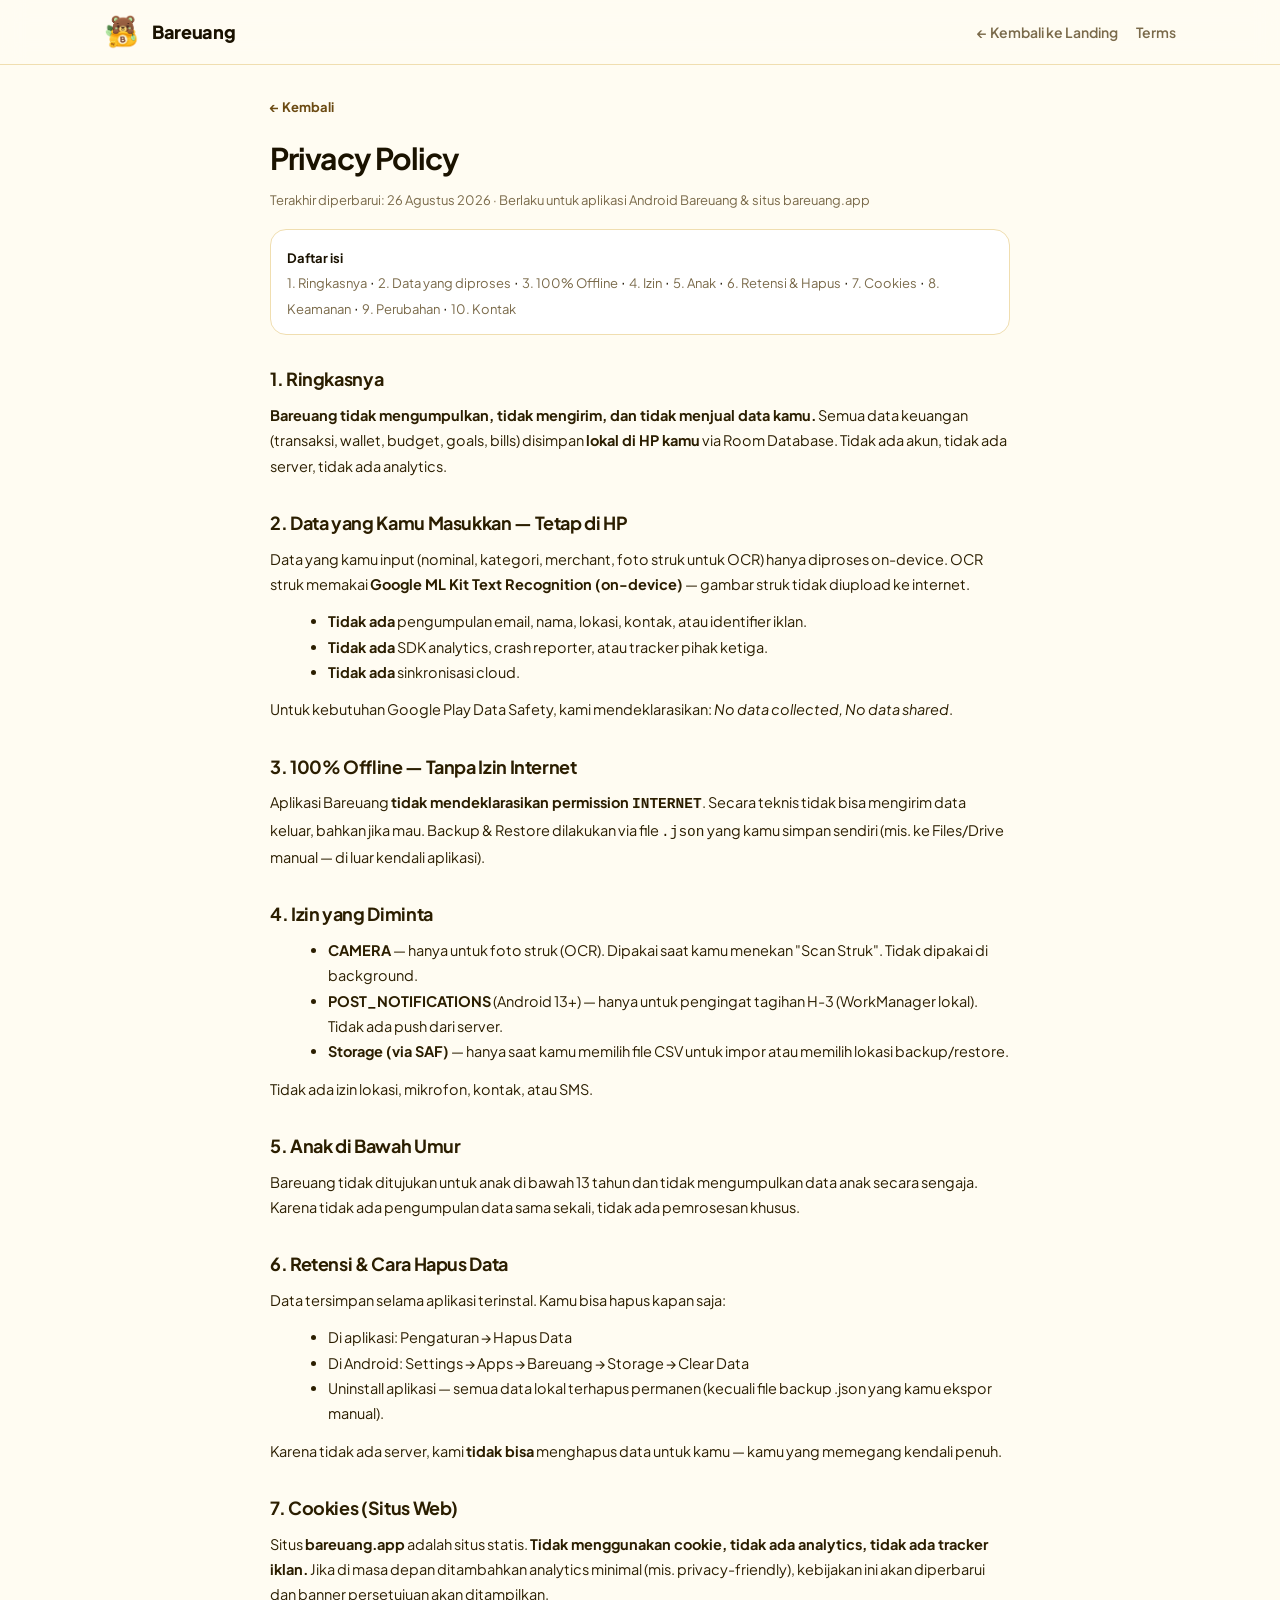
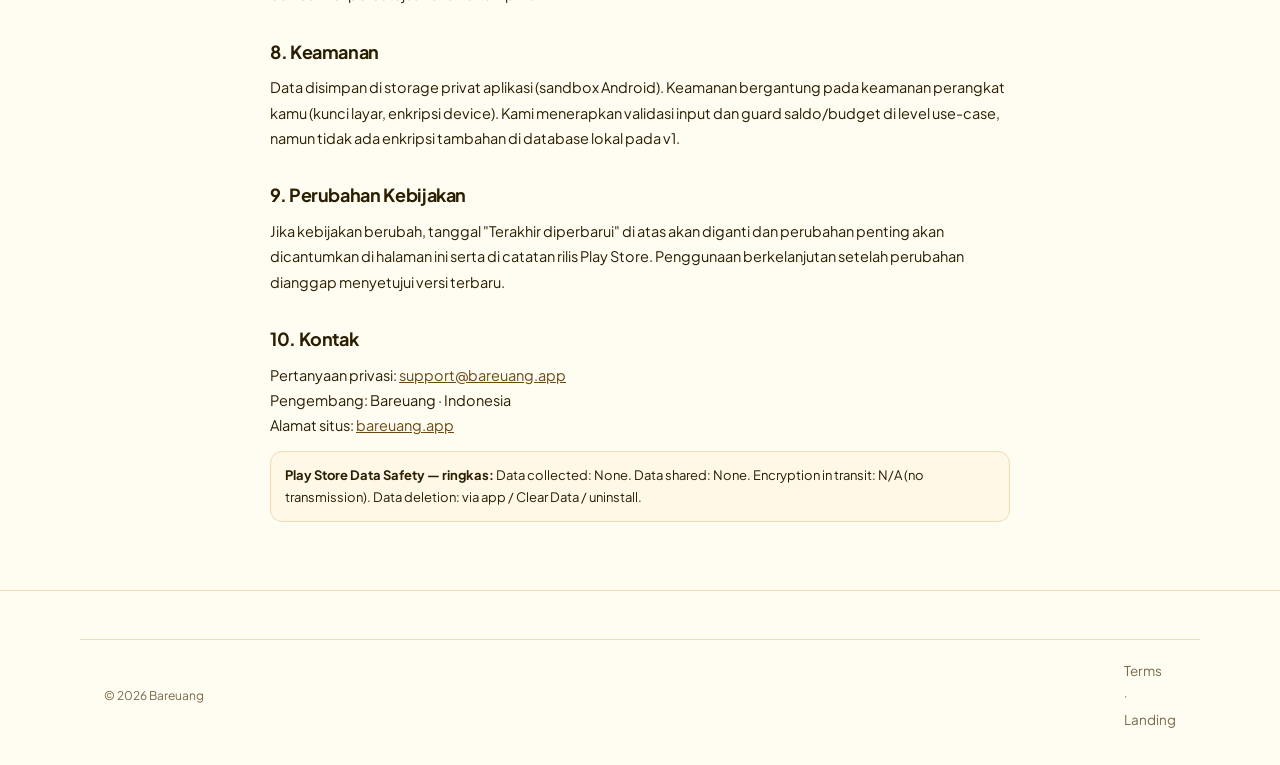
==== web/privacy.html @ d6bab2e4 "feat(web): add static landing, privacy and terms with i18n and SEO" ====
<!doctype html>
<html lang="id">
  <head>
    <meta charset="utf-8" />
    <meta name="viewport" content="width=device-width, initial-scale=1" />
    <title>Privacy Policy — Bareuang</title>
    <meta
      name="description"
      content="Privacy Policy Bareuang — 100% offline, tidak ada data dikirim ke server."
    />
    <meta name="author" content="Bareuang" />
    <meta name="robots" content="index, follow, max-image-preview:large" />
    <meta name="theme-color" content="#3E2A00" />
    <link rel="canonical" href="https://bareuang.app/privacy.html" />
    <meta property="og:type" content="website" />
    <meta property="og:site_name" content="Bareuang" />
    <meta property="og:url" content="https://bareuang.app/privacy.html" />
    <meta property="og:title" content="Privacy Policy — Bareuang" />
    <meta
      property="og:description"
      content="Privacy Policy Bareuang — 100% offline, tidak ada data dikirim ke server."
    />
    <meta
      property="og:image"
      content="https://bareuang.app/assets/play_store_512.png"
    />
    <meta property="og:locale" content="id_ID" />
    <meta name="twitter:card" content="summary" />
    <meta name="twitter:title" content="Privacy Policy — Bareuang" />
    <meta
      name="twitter:description"
      content="Privacy Policy Bareuang — 100% offline, tidak ada data dikirim ke server."
    />
    <link rel="icon" href="assets/logo.png" type="image/png" />
    <link rel="apple-touch-icon" href="assets/logo.png" />
    <link rel="preconnect" href="https://fonts.googleapis.com" />
    <link rel="preconnect" href="https://fonts.gstatic.com" crossorigin />
    <link
      href="https://fonts.googleapis.com/css2?family=Plus+Jakarta+Sans:wght@600;700;800;900&display=swap"
      rel="stylesheet"
    />
    <link rel="stylesheet" href="css/style.css" />
  </head>
  <body>
    <header class="nav">
      <div class="container nav-inner">
        <a class="brand" href="index.html"
          ><img src="assets/logo.png" alt="" /><span>Bareuang</span></a
        >
        <nav class="nav-links" aria-label="Breadcrumb">
          <a href="index.html">← Kembali ke Landing</a
          ><a href="terms.html">Terms</a>
        </nav>
      </div>
    </header>

    <main id="main" class="legal">
      <a class="back" href="index.html">← Kembali</a>
      <h1>Privacy Policy</h1>
      <div class="meta">
        Terakhir diperbarui: 26 Agustus 2026 · Berlaku untuk aplikasi Android
        Bareuang & situs bareuang.app
      </div>

      <div class="toc">
        <strong class="toc-title">Daftar isi</strong><br />
        <a href="#ringkas">1. Ringkasnya</a> ·
        <a href="#data">2. Data yang diproses</a> ·
        <a href="#offline">3. 100% Offline</a> ·
        <a href="#permission">4. Izin</a> · <a href="#anak">5. Anak</a> ·
        <a href="#retensi">6. Retensi & Hapus</a> ·
        <a href="#cookies">7. Cookies</a> ·
        <a href="#keamanan">8. Keamanan</a> ·
        <a href="#perubahan">9. Perubahan</a> · <a href="#kontak">10. Kontak</a>
      </div>

      <div class="prose">
        <h2 id="ringkas">1. Ringkasnya</h2>
        <p>
          <strong
            >Bareuang tidak mengumpulkan, tidak mengirim, dan tidak menjual data
            kamu.</strong
          >
          Semua data keuangan (transaksi, wallet, budget, goals, bills) disimpan
          <strong>lokal di HP kamu</strong> via Room Database. Tidak ada akun,
          tidak ada server, tidak ada analytics.
        </p>

        <h2 id="data">2. Data yang Kamu Masukkan — Tetap di HP</h2>
        <p>
          Data yang kamu input (nominal, kategori, merchant, foto struk untuk
          OCR) hanya diproses on-device. OCR struk memakai
          <strong>Google ML Kit Text Recognition (on-device)</strong> — gambar
          struk tidak diupload ke internet.
        </p>
        <ul>
          <li>
            <strong>Tidak ada</strong> pengumpulan email, nama, lokasi, kontak,
            atau identifier iklan.
          </li>
          <li>
            <strong>Tidak ada</strong> SDK analytics, crash reporter, atau
            tracker pihak ketiga.
          </li>
          <li><strong>Tidak ada</strong> sinkronisasi cloud.</li>
        </ul>
        <p>
          Untuk kebutuhan Google Play Data Safety, kami mendeklarasikan:
          <em>No data collected, No data shared</em>.
        </p>

        <h2 id="offline">3. 100% Offline — Tanpa Izin Internet</h2>
        <p>
          Aplikasi Bareuang
          <strong>tidak mendeklarasikan permission <code>INTERNET</code></strong
          >. Secara teknis tidak bisa mengirim data keluar, bahkan jika mau.
          Backup & Restore dilakukan via file <code>.json</code> yang kamu
          simpan sendiri (mis. ke Files/Drive manual — di luar kendali
          aplikasi).
        </p>

        <h2 id="permission">4. Izin yang Diminta</h2>
        <ul>
          <li>
            <strong>CAMERA</strong> — hanya untuk foto struk (OCR). Dipakai saat
            kamu menekan "Scan Struk". Tidak dipakai di background.
          </li>
          <li>
            <strong>POST_NOTIFICATIONS</strong> (Android 13+) — hanya untuk
            pengingat tagihan H-3 (WorkManager lokal). Tidak ada push dari
            server.
          </li>
          <li>
            <strong>Storage (via SAF)</strong> — hanya saat kamu memilih file
            CSV untuk impor atau memilih lokasi backup/restore.
          </li>
        </ul>
        <p>Tidak ada izin lokasi, mikrofon, kontak, atau SMS.</p>

        <h2 id="anak">5. Anak di Bawah Umur</h2>
        <p>
          Bareuang tidak ditujukan untuk anak di bawah 13 tahun dan tidak
          mengumpulkan data anak secara sengaja. Karena tidak ada pengumpulan
          data sama sekali, tidak ada pemrosesan khusus.
        </p>

        <h2 id="retensi">6. Retensi & Cara Hapus Data</h2>
        <p>
          Data tersimpan selama aplikasi terinstal. Kamu bisa hapus kapan saja:
        </p>
        <ul>
          <li>Di aplikasi: Pengaturan → Hapus Data</li>
          <li>Di Android: Settings → Apps → Bareuang → Storage → Clear Data</li>
          <li>
            Uninstall aplikasi — semua data lokal terhapus permanen (kecuali
            file backup .json yang kamu ekspor manual).
          </li>
        </ul>
        <p>
          Karena tidak ada server, kami <strong>tidak bisa</strong> menghapus
          data untuk kamu — kamu yang memegang kendali penuh.
        </p>

        <h2 id="cookies">7. Cookies (Situs Web)</h2>
        <p>
          Situs <strong>bareuang.app</strong> adalah situs statis.
          <strong
            >Tidak menggunakan cookie, tidak ada analytics, tidak ada tracker
            iklan.</strong
          >
          Jika di masa depan ditambahkan analytics minimal (mis.
          privacy-friendly), kebijakan ini akan diperbarui dan banner
          persetujuan akan ditampilkan.
        </p>

        <h2 id="keamanan">8. Keamanan</h2>
        <p>
          Data disimpan di storage privat aplikasi (sandbox Android). Keamanan
          bergantung pada keamanan perangkat kamu (kunci layar, enkripsi
          device). Kami menerapkan validasi input dan guard saldo/budget di
          level use-case, namun tidak ada enkripsi tambahan di database lokal
          pada v1.
        </p>

        <h2 id="perubahan">9. Perubahan Kebijakan</h2>
        <p>
          Jika kebijakan berubah, tanggal "Terakhir diperbarui" di atas akan
          diganti dan perubahan penting akan dicantumkan di halaman ini serta di
          catatan rilis Play Store. Penggunaan berkelanjutan setelah perubahan
          dianggap menyetujui versi terbaru.
        </p>

        <h2 id="kontak">10. Kontak</h2>
        <p>
          Pertanyaan privasi:
          <a href="mailto:support@bareuang.app">support@bareuang.app</a><br />
          Pengembang: Bareuang · Indonesia<br />
          Alamat situs: <a href="index.html">bareuang.app</a>
        </p>

        <p class="callout">
          <strong>Play Store Data Safety — ringkas:</strong> Data collected:
          None. Data shared: None. Encryption in transit: N/A (no transmission).
          Data deletion: via app / Clear Data / uninstall.
        </p>
      </div>
    </main>

    <footer class="footer">
      <div class="container subfooter">
        <span>© <span id="year"></span> Bareuang</span
        ><span
          ><a href="terms.html">Terms</a> ·
          <a href="index.html">Landing</a></span
        >
      </div>
    </footer>
    <script src="js/main.js"></script>
  </body>
</html>
---- web/css/style.css ----
/* Bareuang — cozy minimal stylesheet
   Stack: no framework, mobile-first, GPU-only animations
   Sections: 1 tokens · 2 reset · 3 layout · 4 nav · 5 hero · 6 trust
             7 sections · 8 features · 9 how · 10 shots · 11 faq
             12 cta · 13 footer · 14 legal · 15 motion · 16 a11y/utility
*/

/* 1 — tokens */
:root {
  --honey: #f4a216;
  --honey-2: #ffb82e;
  --brown: #3e2a00;
  --brown-2: #6b4a12;
  --cream: #fff8e7;
  --cream-2: #fff1cc;
  --bg: #fffcf2;
  --card: #ffffff;
  --text: #1a1200;
  --muted: #7a6a4a;
  --line: #f0deb0;
  --shadow: 0 8px 32px rgba(62, 42, 0, 0.08);
  --shadow-lg: 0 16px 48px rgba(62, 42, 0, 0.12);
  --max: 1120px;
}

/* 2 — reset */
* {
  box-sizing: border-box;
}
html {
  scroll-behavior: smooth;
  scroll-padding-top: 72px;
}
body {
  margin: 0;
  font-family:
    "Plus Jakarta Sans",
    system-ui,
    -apple-system,
    Segoe UI,
    Roboto,
    sans-serif;
  color: var(--text);
  background: var(--bg);
  line-height: 1.6;
  -webkit-font-smoothing: antialiased;
}
a {
  color: inherit;
}
img {
  max-width: 100%;
  display: block;
}

/* 3 — layout */
.container {
  max-width: var(--max);
  margin: 0 auto;
  padding: 0 20px;
}
@media (min-width: 960px) {
  .container {
    padding: 0 24px;
  }
}

/* 4 — nav */
.nav {
  position: sticky;
  top: 0;
  z-index: 40;
  background: rgba(255, 252, 242, 0.85);
  backdrop-filter: blur(12px);
  border-bottom: 1px solid var(--line);
  transition:
    box-shadow 0.25s,
    background 0.25s;
}
.nav.scrolled {
  box-shadow: 0 4px 24px rgba(62, 42, 0, 0.08);
  background: rgba(255, 252, 242, 0.92);
}
.nav-inner {
  display: flex;
  align-items: center;
  justify-content: space-between;
  height: 64px;
  gap: 16px;
}
.brand {
  display: flex;
  align-items: center;
  gap: 12px;
  text-decoration: none;
  font-weight: 800;
  letter-spacing: -0.02em;
}
.brand img {
  width: 36px;
  height: 36px;
  border-radius: 10px;
  object-fit: cover;
}
.brand--sm img {
  width: 32px;
  height: 32px;
}
.brand span {
  font-size: 18px;
}

.nav-links {
  display: flex;
  gap: 18px;
  align-items: center;
}
.nav-links a {
  position: relative;
  font-size: 14px;
  font-weight: 600;
  color: var(--muted);
  text-decoration: none;
}
.nav-links a:hover {
  color: var(--brown);
}
.nav-links a::after {
  content: "";
  position: absolute;
  left: 0;
  right: 0;
  bottom: -4px;
  height: 2px;
  background: var(--honey);
  transform: scaleX(0);
  transform-origin: left;
  transition: transform 0.2s;
}
.nav-links a:hover::after {
  transform: scaleX(1);
}

.nav-github {
  display: inline-flex;
  align-items: center;
  gap: 6px;
  padding: 8px 12px;
  border-radius: 999px;
  border: 1px solid var(--line);
  background: white;
  font-size: 13px;
  font-weight: 700;
  color: var(--brown-2) !important;
  text-decoration: none;
}
.nav-github:hover {
  border-color: var(--honey);
  color: var(--brown) !important;
}

.lang-switch {
  display: inline-flex;
  align-items: center;
  gap: 2px;
  background: white;
  border: 1px solid var(--line);
  border-radius: 999px;
  padding: 3px;
}
.lang-switch button {
  border: 0;
  background: transparent;
  padding: 6px 10px;
  border-radius: 999px;
  font-size: 12px;
  font-weight: 800;
  letter-spacing: 0.04em;
  cursor: pointer;
  color: var(--muted);
  transition:
    background 0.18s,
    color 0.18s;
}
.lang-switch button.active {
  background: var(--brown);
  color: #fff;
}
.nav-actions {
  display: flex;
  align-items: center;
  gap: 10px;
}

.hamburger {
  display: none;
  background: white;
  border: 1px solid var(--line);
  width: 40px;
  height: 40px;
  border-radius: 999px;
  align-items: center;
  justify-content: center;
  cursor: pointer;
}
.hamburger svg {
  width: 18px;
  height: 18px;
}

@media (max-width: 860px) {
  .nav-links {
    display: none;
  }
  .nav-links.open {
    display: flex;
    position: absolute;
    top: 64px;
    left: 0;
    right: 0;
    background: white;
    border-bottom: 1px solid var(--line);
    flex-direction: column;
    align-items: stretch;
    padding: 16px 20px;
  }
  .nav-links.open a {
    padding: 10px 0;
    border-bottom: 1px solid #fff1cc;
  }
  .hamburger {
    display: flex;
  }
  .nav-inner .btn-primary {
    display: none;
  }
  .nav-links.open .btn-primary {
    display: flex;
  }
  .nav-actions {
    gap: 8px;
  }
  .lang-switch button {
    padding: 5px 8px;
  }
}

/* buttons */
.btn {
  display: inline-flex;
  align-items: center;
  justify-content: center;
  gap: 8px;
  padding: 11px 18px;
  border-radius: 999px;
  font-weight: 700;
  font-size: 14px;
  text-decoration: none;
  border: 1px solid transparent;
  cursor: pointer;
  transition:
    transform 0.18s,
    box-shadow 0.18s,
    background 0.18s,
    border-color 0.18s;
}
.btn:hover {
  transform: translateY(-1px);
}
.btn:active {
  transform: translateY(0) scale(0.98);
}
.btn svg {
  flex: 0 0 auto;
}
.btn-primary {
  background: var(--brown);
  color: #fff !important;
}
.btn-primary:hover {
  background: #2e1f00;
  color: #fff !important;
}
.btn-primary svg {
  stroke: #fff;
}
.btn-ghost {
  background: white;
  border-color: var(--line);
  color: var(--brown-2) !important;
}
.btn-ghost:hover {
  border-color: var(--honey);
  color: var(--brown) !important;
}
.btn-ghost svg {
  stroke: currentColor;
}

/* 5 — hero */
.hero {
  padding: 28px 0 12px;
}
.hero-grid {
  display: grid;
  gap: 28px;
  align-items: center;
}
@media (min-width: 900px) {
  .hero-grid {
    grid-template-columns: 1.05fr 0.95fr;
    padding: 24px 0;
  }
}
.eyebrow {
  display: inline-flex;
  align-items: center;
  gap: 8px;
  background: white;
  border: 1px solid var(--line);
  padding: 6px 12px;
  border-radius: 999px;
  font-size: 13px;
  font-weight: 700;
  color: var(--brown-2);
}
.eyebrow i {
  width: 8px;
  height: 8px;
  background: #1db954;
  border-radius: 50%;
  display: inline-block;
}
.hero h1 {
  font-size: 36px;
  line-height: 1.05;
  letter-spacing: -0.04em;
  margin: 16px 0 14px;
  font-weight: 900;
  animation: heroIn 0.6s cubic-bezier(0.16, 1, 0.3, 1) both;
}
@media (min-width: 600px) {
  .hero h1 {
    font-size: 48px;
  }
}
.hero h1 em {
  font-style: normal;
  background: linear-gradient(90deg, var(--honey) 0%, #ff7a00 100%);
  -webkit-background-clip: text;
  -webkit-text-fill-color: transparent;
}
.hero p {
  color: var(--muted);
  font-size: 16px;
  max-width: 52ch;
  margin: 0 0 20px;
  animation: heroIn 0.6s 0.08s both;
}
@media (min-width: 600px) {
  .hero p {
    font-size: 17px;
  }
}
.hero-ctas {
  display: flex;
  flex-wrap: wrap;
  gap: 12px;
  align-items: center;
  animation: heroIn 0.6s 0.16s both;
}
.hero-ctas .note {
  font-size: 13px;
  color: var(--muted);
  display: flex;
  align-items: center;
  gap: 6px;
}
.badges-row {
  margin-top: 14px;
  display: flex;
  gap: 8px;
  flex-wrap: wrap;
}

.phone-wrap {
  position: relative;
  background: var(--cream);
  border: 1px solid var(--line);
  border-radius: 32px;
  padding: 14px;
  box-shadow: var(--shadow-lg);
  transition: transform 0.4s cubic-bezier(0.16, 1, 0.3, 1);
}
.phone-wrap:hover {
  transform: translateY(-2px);
}
.phone-wrap img {
  border-radius: 20px;
  width: 100%;
  aspect-ratio: 9/19.5;
  object-fit: cover;
  object-position: top;
}
.phone-float {
  position: absolute;
  left: -10px;
  bottom: 18px;
  background: white;
  border: 1px solid var(--line);
  border-radius: 16px;
  padding: 12px 14px;
  box-shadow: var(--shadow);
  display: flex;
  gap: 10px;
  align-items: center;
  min-width: 210px;
  animation: floatY 4s ease-in-out infinite;
}
.phone-float svg {
  flex: 0 0 auto;
}
.phone-icon {
  width: 36px;
  height: 36px;
  border-radius: 999px;
  background: var(--cream);
  border: 1px solid var(--line);
  display: grid;
  place-items: center;
}
@media (max-width: 900px) {
  .phone-float {
    left: 8px;
    right: 8px;
    bottom: 12px;
  }
}
.phone-float strong {
  font-size: 14px;
  display: block;
  line-height: 1.1;
}
.phone-float span {
  font-size: 12px;
  color: var(--muted);
}

/* 6 — trust */
.trust {
  padding: 18px 0;
}
.trust-inner {
  display: flex;
  flex-wrap: wrap;
  gap: 10px;
  align-items: center;
  justify-content: space-between;
  background: white;
  border: 1px solid var(--line);
  border-radius: 20px;
  padding: 14px 16px;
}
.trust-badges {
  display: flex;
  flex-wrap: wrap;
  gap: 8px;
}
.badge {
  font-size: 12px;
  font-weight: 800;
  letter-spacing: 0.04em;
  text-transform: uppercase;
  background: var(--cream);
  border: 1px solid var(--line);
  padding: 7px 10px;
  border-radius: 999px;
  display: inline-flex;
  align-items: center;
  gap: 6px;
}
.badge svg {
  flex: 0 0 auto;
  opacity: 0.9;
}
.trust p {
  font-size: 13px;
  color: var(--muted);
  margin: 0;
}

/* 7 — sections */
.section {
  padding: 40px 0;
}
@media (min-width: 900px) {
  .section {
    padding: 64px 0;
  }
}
.section-head {
  max-width: 640px;
  margin: 0 auto 28px;
  text-align: center;
}
.section-head h2 {
  font-size: 28px;
  letter-spacing: -0.03em;
  margin: 0 0 10px;
  font-weight: 900;
}
@media (min-width: 600px) {
  .section-head h2 {
    font-size: 34px;
  }
}
.section-head p {
  color: var(--muted);
  margin: 0;
  font-size: 15px;
}
.kicker {
  font-size: 12px;
  font-weight: 800;
  letter-spacing: 0.12em;
  text-transform: uppercase;
  color: var(--honey);
  margin-bottom: 8px;
}
.section--alt {
  background: white;
  border-top: 1px solid var(--line);
  border-bottom: 1px solid var(--line);
}
.section--cream {
  background: var(--cream);
  border-top: 1px solid var(--line);
  border-bottom: 1px solid var(--line);
}

/* 8 — features */
.grid-features {
  display: grid;
  gap: 16px;
}
@media (min-width: 640px) {
  .grid-features {
    grid-template-columns: repeat(2, 1fr);
  }
}
@media (min-width: 960px) {
  .grid-features {
    grid-template-columns: repeat(3, 1fr);
  }
}
.card {
  background: var(--card);
  border: 1px solid var(--line);
  border-radius: 20px;
  padding: 18px;
  box-shadow: var(--shadow);
  transition:
    transform 0.35s cubic-bezier(0.16, 1, 0.3, 1),
    box-shadow 0.35s,
    border-color 0.25s;
}
.card:hover {
  transform: translateY(-4px);
  box-shadow: var(--shadow-lg);
  border-color: #e8c86a;
}
.card-icon {
  width: 40px;
  height: 40px;
  border-radius: 12px;
  display: grid;
  place-items: center;
  background: var(--cream);
  border: 1px solid var(--line);
  color: var(--brown-2);
}
.card-icon svg {
  width: 18px;
  height: 18px;
}
.card h3 {
  font-size: 15px;
  margin: 12px 0 6px;
  font-weight: 800;
  letter-spacing: -0.02em;
}
.card p {
  font-size: 13.5px;
  color: var(--muted);
  margin: 0;
  line-height: 1.5;
}

/* 9 — how */
.steps {
  display: grid;
  gap: 16px;
}
@media (min-width: 800px) {
  .steps {
    grid-template-columns: repeat(3, 1fr);
  }
}
.step {
  background: white;
  border: 1px solid var(--line);
  border-radius: 20px;
  padding: 20px;
  transition:
    transform 0.35s cubic-bezier(0.16, 1, 0.3, 1),
    box-shadow 0.35s,
    border-color 0.25s;
}
.step:hover {
  transform: translateY(-4px);
  box-shadow: var(--shadow-lg);
  border-color: #e8c86a;
}
.step-num {
  font-size: 12px;
  font-weight: 900;
  letter-spacing: 0.1em;
  color: var(--honey);
}
.step h3 {
  margin: 8px 0 6px;
  font-size: 16px;
}
.step p {
  margin: 0;
  color: var(--muted);
  font-size: 13.5px;
}

/* 10 — shots */
.shots {
  display: flex;
  gap: 14px;
  overflow: auto;
  scroll-snap-type: x mandatory;
  padding-bottom: 8px;
  scrollbar-width: thin;
  -webkit-overflow-scrolling: touch;
}
.shots::-webkit-scrollbar {
  height: 6px;
}
.shots figure {
  flex: 0 0 300px;
  scroll-snap-align: start;
  margin: 0;
  background: white;
  border: 1px solid var(--line);
  border-radius: 22px;
  padding: 10px;
  box-shadow: var(--shadow);
  transition:
    transform 0.35s cubic-bezier(0.16, 1, 0.3, 1),
    box-shadow 0.35s;
}
.shots figure:hover { transform: translateY(-3px) scale(1.015); }
.shots img {
  border-radius: 16px;
  width: 100%;
  height: auto;
  aspect-ratio: 9/19.5;
  object-fit: contain;
  background: var(--bg);
}
.shots figcaption {
  font-size: 12px;
  font-weight: 700;
  text-align: center;
  margin-top: 8px;
  color: var(--brown-2);
}

/* 11 — faq */
.faq {
  max-width: 760px;
  margin: 0 auto;
  display: grid;
  gap: 10px;
}
.faq details {
  background: white;
  border: 1px solid var(--line);
  border-radius: 16px;
  padding: 14px 16px;
  transition:
    border-color 0.2s,
    box-shadow 0.2s;
}
.faq details[open] {
  border-color: #e8c86a;
  box-shadow: var(--shadow);
}
.faq summary {
  cursor: pointer;
  font-weight: 800;
  font-size: 14px;
  list-style: none;
  display: flex;
  justify-content: space-between;
  align-items: center;
  gap: 12px;
}
.faq summary::-webkit-details-marker {
  display: none;
}
.faq details[open] summary {
  margin-bottom: 8px;
}
.faq summary svg {
  flex: 0 0 auto;
  transition: transform 0.2s;
}
.faq details[open] summary svg {
  transform: rotate(45deg);
}
.faq p {
  margin: 0;
  color: var(--muted);
  font-size: 13.5px;
}

/* 12 — cta */
.cta {
  background: var(--brown);
  color: white;
  border-radius: 28px;
  padding: 28px 20px;
  display: grid;
  gap: 18px;
  align-items: center;
}
@media (min-width: 800px) {
  .cta {
    grid-template-columns: 1.2fr 0.8fr;
    padding: 32px;
  }
}
.cta h3 {
  margin: 0;
  font-size: 24px;
  letter-spacing: -0.03em;
  line-height: 1.15;
}
.cta p {
  margin: 8px 0 0;
  color: #e8d9b8;
  font-size: 14px;
}
.cta .btn {
  background: white;
  color: var(--brown) !important;
}
.cta .btn:hover {
  background: var(--cream);
  color: var(--brown) !important;
}
.cta .btn svg {
  stroke: var(--brown);
}
.cta .btn-outline {
  background: transparent;
  color: #fff !important;
  border-color: rgba(255, 255, 255, 0.35);
}
.cta .btn-outline:hover {
  background: rgba(255, 255, 255, 0.12);
  border-color: rgba(255, 255, 255, 0.6);
  color: #fff !important;
}
.cta .btn-outline svg {
  stroke: #fff;
}
.cta-actions {
  display: flex;
  flex-wrap: wrap;
  gap: 10px;
  justify-content: flex-end;
}

/* 13 — footer */
.footer {
  border-top: 1px solid var(--line);
  padding: 28px 0 32px;
  margin-top: 16px;
}
.footer-grid {
  display: grid;
  gap: 24px;
}
@media (min-width: 800px) {
  .footer-grid {
    grid-template-columns: 1.3fr 0.7fr 0.7fr;
  }
}
.footer-meta {
  font-size: 13px;
  color: var(--muted);
}
.footer-desc {
  margin: 8px 0 0;
}
.footer-contact {
  margin-top: 12px;
}
.footer-contact a {
  display: inline;
  color: var(--brown-2);
  text-decoration: underline;
}
.footer h4 {
  font-size: 13px;
  letter-spacing: 0.08em;
  text-transform: uppercase;
  margin: 0 0 12px;
}
.footer a {
  font-size: 13.5px;
  color: var(--muted);
  text-decoration: none;
  display: block;
  padding: 4px 0;
}
.footer a:hover {
  color: var(--brown);
  text-decoration: underline;
}
.subfooter {
  margin-top: 20px;
  padding-top: 16px;
  border-top: 1px solid var(--line);
  display: flex;
  flex-wrap: wrap;
  gap: 12px;
  justify-content: space-between;
  align-items: center;
  font-size: 12px;
  color: var(--muted);
}

/* 14 — legal */
.legal {
  max-width: 780px;
  margin: 0 auto;
  padding: 28px 20px 40px;
}
@media (max-width: 480px) {
  .legal {
    padding-left: 14px;
    padding-right: 14px;
  }
}
.legal h1 {
  font-size: 30px;
  letter-spacing: -0.03em;
  margin: 8px 0;
}
.legal .meta {
  color: var(--muted);
  font-size: 13px;
  margin-bottom: 18px;
}
.prose {
  font-size: 14.5px;
  line-height: 1.75;
  color: #2b1e00;
}
.prose h2 {
  font-size: 18px;
  margin: 28px 0 8px;
  letter-spacing: -0.02em;
}
.prose h3 {
  font-size: 15px;
  margin: 20px 0 6px;
}
.prose p {
  margin: 0 0 12px;
}
.prose ul {
  margin: 0 0 12px 18px;
}
.prose a {
  color: var(--brown-2);
  text-decoration: underline;
}
.toc {
  background: white;
  border: 1px solid var(--line);
  border-radius: 16px;
  padding: 14px 16px;
  margin: 16px 0;
}
.toc-title {
  font-size: 13px;
}
.toc a {
  font-size: 13px;
  text-decoration: none;
  color: var(--muted);
}
.toc a:hover {
  color: var(--brown);
}
.back {
  display: inline-flex;
  align-items: center;
  gap: 6px;
  font-size: 13px;
  font-weight: 700;
  text-decoration: none;
  color: var(--brown-2);
  margin-bottom: 8px;
}
.callout {
  margin-top: 24px;
  padding: 12px 14px;
  background: var(--cream);
  border: 1px solid var(--line);
  border-radius: 12px;
  font-size: 13px;
}
.highlight {
  background: var(--cream);
  border: 1px solid var(--line);
  padding: 2px 6px;
  border-radius: 6px;
}

/* 15 — motion */
@keyframes floatY {
  0%,
  100% {
    transform: translateY(0);
  }
  50% {
    transform: translateY(-6px);
  }
}
@keyframes heroIn {
  from {
    opacity: 0;
    transform: translateY(12px);
  }
  to {
    opacity: 1;
    transform: none;
  }
}
.reveal {
  opacity: 0;
  transform: translateY(14px);
  transition:
    opacity 0.6s cubic-bezier(0.16, 1, 0.3, 1),
    transform 0.6s cubic-bezier(0.16, 1, 0.3, 1);
}
.reveal.in {
  opacity: 1;
  transform: none;
}
.reveal-delay-1 {
  transition-delay: 0.06s;
}
.reveal-delay-2 {
  transition-delay: 0.12s;
}

/* 16 — a11y / utility */
.skip-link {
  position: absolute;
  left: -9999px;
  top: 8px;
  background: var(--brown);
  color: #fff;
  padding: 8px 12px;
  border-radius: 999px;
  z-index: 100;
}
.skip-link:focus {
  left: 12px;
}

@media (max-width: 640px) {
  .shots figure { flex: 0 0 260px; }
}
@media (max-width: 480px) {
  .hero h1 { font-size: 30px; }
  .container { padding: 0 16px; }
  .cta { padding: 22px 16px; }
  .phone-wrap { padding: 10px; border-radius: 24px; }
  .shots figure { flex: 0 0 240px; }
}
@media (prefers-reduced-motion: reduce) {
  *,
  *::before,
  *::after {
    animation: none !important;
    transition: none !important;
    scroll-behavior: auto !important;
  }
  .reveal {
    opacity: 1;
    transform: none;
  }
  .phone-float {
    animation: none;
  }
}
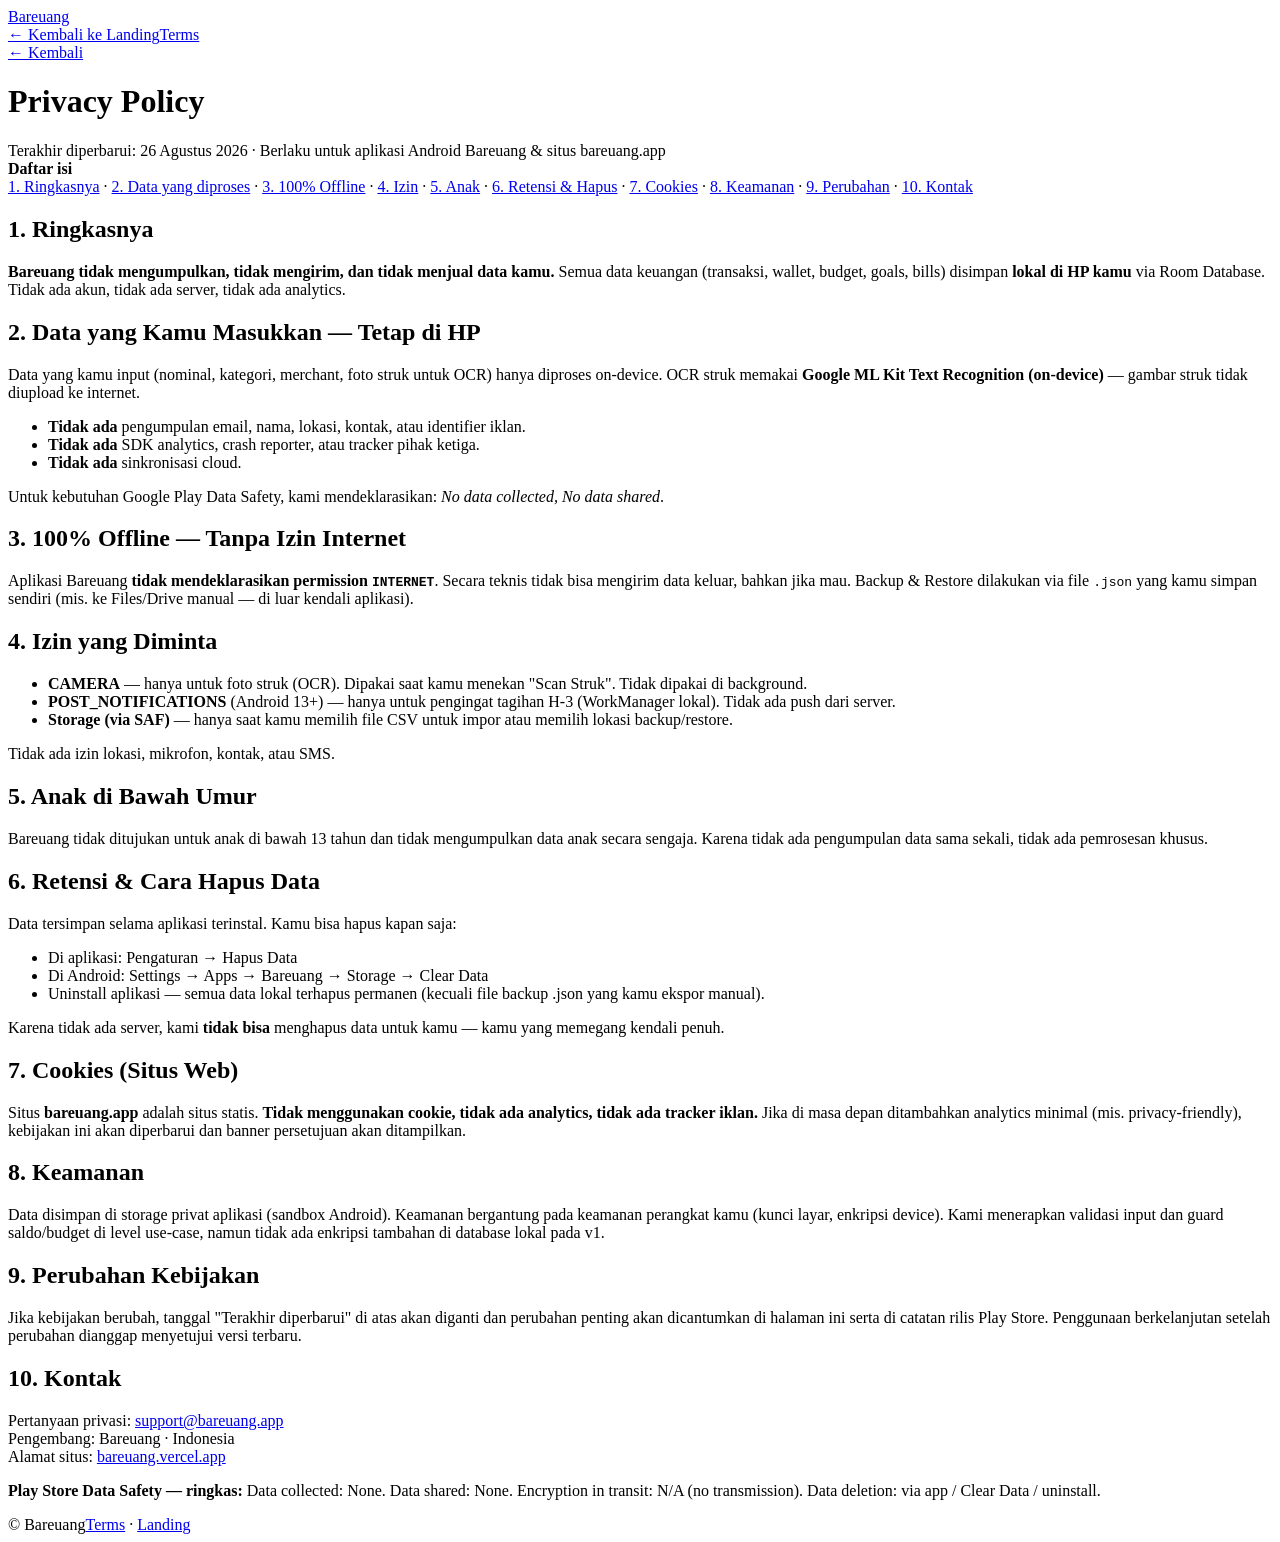
==== commit ce518af4: "feat(web): enable clean urls with vercel config and split i18n bundle" ====
--- a/web/privacy.html
+++ b/web/privacy.html
@@ -11,10 +11,10 @@
     <meta name="author" content="Bareuang" />
     <meta name="robots" content="index, follow, max-image-preview:large" />
     <meta name="theme-color" content="#3E2A00" />
-    <link rel="canonical" href="https://bareuang.app/privacy.html" />
+    <link rel="canonical" href="https://bareuang.vercel.app/privacy" />
     <meta property="og:type" content="website" />
     <meta property="og:site_name" content="Bareuang" />
-    <meta property="og:url" content="https://bareuang.app/privacy.html" />
+    <meta property="og:url" content="https://bareuang.vercel.app/privacy" />
     <meta property="og:title" content="Privacy Policy — Bareuang" />
     <meta
       property="og:description"
@@ -22,7 +22,7 @@
     />
     <meta
       property="og:image"
-      content="https://bareuang.app/assets/play_store_512.png"
+      content="https://bareuang.vercel.app/assets/play_store_512.png"
     />
     <meta property="og:locale" content="id_ID" />
     <meta name="twitter:card" content="summary" />
@@ -31,31 +31,31 @@
       name="twitter:description"
       content="Privacy Policy Bareuang — 100% offline, tidak ada data dikirim ke server."
     />
-    <link rel="icon" href="assets/logo.png" type="image/png" />
-    <link rel="apple-touch-icon" href="assets/logo.png" />
+    <link rel="icon" href="/assets/logo.png" type="image/png" />
+    <link rel="apple-touch-icon" href="/assets/logo.png" />
     <link rel="preconnect" href="https://fonts.googleapis.com" />
     <link rel="preconnect" href="https://fonts.gstatic.com" crossorigin />
     <link
       href="https://fonts.googleapis.com/css2?family=Plus+Jakarta+Sans:wght@600;700;800;900&display=swap"
       rel="stylesheet"
     />
-    <link rel="stylesheet" href="css/style.css" />
+    <link rel="stylesheet" href="/css/style.css" />
   </head>
   <body>
     <header class="nav">
       <div class="container nav-inner">
-        <a class="brand" href="index.html"
-          ><img src="assets/logo.png" alt="" /><span>Bareuang</span></a
+        <a class="brand" href="/"
+          ><img src="/assets/logo.png" alt="" /><span>Bareuang</span></a
         >
         <nav class="nav-links" aria-label="Breadcrumb">
-          <a href="index.html">← Kembali ke Landing</a
-          ><a href="terms.html">Terms</a>
+          <a href="/">← Kembali ke Landing</a
+          ><a href="/terms">Terms</a>
         </nav>
       </div>
     </header>
 
     <main id="main" class="legal">
-      <a class="back" href="index.html">← Kembali</a>
+      <a class="back" href="/">← Kembali</a>
       <h1>Privacy Policy</h1>
       <div class="meta">
         Terakhir diperbarui: 26 Agustus 2026 · Berlaku untuk aplikasi Android
@@ -195,7 +195,7 @@
           Pertanyaan privasi:
           <a href="mailto:support@bareuang.app">support@bareuang.app</a><br />
           Pengembang: Bareuang · Indonesia<br />
-          Alamat situs: <a href="index.html">bareuang.app</a>
+          Alamat situs: <a href="/">bareuang.vercel.app</a>
         </p>
 
         <p class="callout">
@@ -210,11 +210,12 @@
       <div class="container subfooter">
         <span>© <span id="year"></span> Bareuang</span
         ><span
-          ><a href="terms.html">Terms</a> ·
-          <a href="index.html">Landing</a></span
+          ><a href="/terms">Terms</a> ·
+          <a href="/">Landing</a></span
         >
       </div>
     </footer>
-    <script src="js/main.js"></script>
+    <script src="/js/i18n.js"></script>
+    <script src="/js/main.js"></script>
   </body>
 </html>
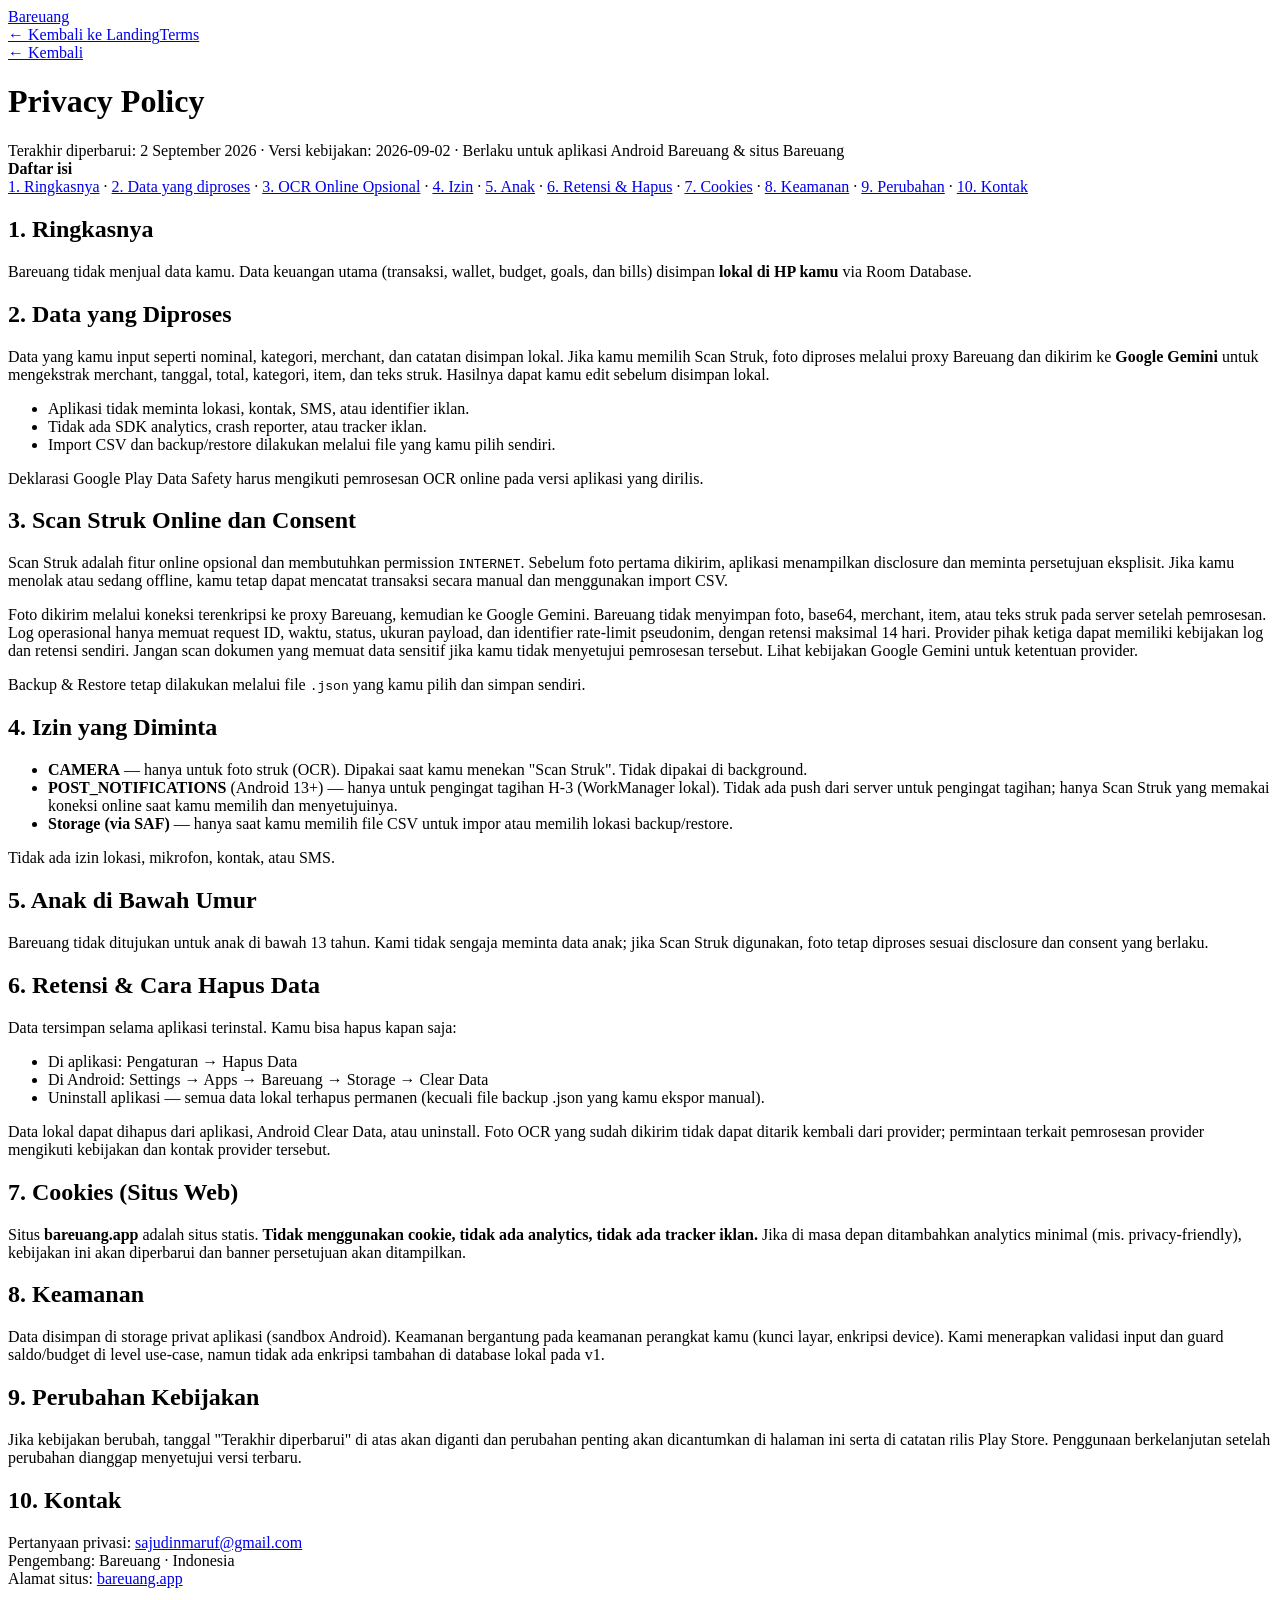
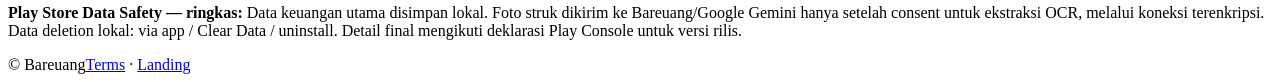
==== commit 9ff445c0: "feat: harden OCR, adopt guest-only storage, and strengthen release validation" ====
--- a/web/privacy.html
+++ b/web/privacy.html
@@ -6,31 +6,44 @@
     <title>Privacy Policy — Bareuang</title>
     <meta
       name="description"
-      content="Privacy Policy Bareuang — 100% offline, tidak ada data dikirim ke server."
+      content="Privacy Policy Bareuang — data keuangan utama lokal; Scan Struk AI online opsional dengan consent."
     />
     <meta name="author" content="Bareuang" />
     <meta name="robots" content="index, follow, max-image-preview:large" />
     <meta name="theme-color" content="#3E2A00" />
-    <link rel="canonical" href="https://bareuang.vercel.app/privacy" />
+    <link rel="canonical" href="https://bareuang.app/privacy" />
     <meta property="og:type" content="website" />
     <meta property="og:site_name" content="Bareuang" />
-    <meta property="og:url" content="https://bareuang.vercel.app/privacy" />
+    <meta property="og:url" content="https://bareuang.app/privacy" />
     <meta property="og:title" content="Privacy Policy — Bareuang" />
     <meta
       property="og:description"
-      content="Privacy Policy Bareuang — 100% offline, tidak ada data dikirim ke server."
+      content="Privacy Policy Bareuang — data keuangan utama lokal; Scan Struk AI online opsional dengan consent."
     />
     <meta
       property="og:image"
-      content="https://bareuang.vercel.app/assets/play_store_512.png"
-    />
+      content="https://bareuang.app/assets/og-image.png"
+    />
+    <meta
+      property="og:image:secure_url"
+      content="https://bareuang.app/assets/og-image.png"
+    />
+    <meta property="og:image:type" content="image/png" />
+    <meta property="og:image:width" content="1200" />
+    <meta property="og:image:height" content="630" />
+    <meta property="og:image:alt" content="Bareuang — Privacy Policy" />
     <meta property="og:locale" content="id_ID" />
-    <meta name="twitter:card" content="summary" />
+    <meta name="twitter:card" content="summary_large_image" />
     <meta name="twitter:title" content="Privacy Policy — Bareuang" />
     <meta
       name="twitter:description"
-      content="Privacy Policy Bareuang — 100% offline, tidak ada data dikirim ke server."
-    />
+      content="Privacy Policy Bareuang — data keuangan utama lokal; Scan Struk AI online opsional dengan consent."
+    />
+    <meta
+      name="twitter:image"
+      content="https://bareuang.app/assets/og-image.png"
+    />
+    <meta name="twitter:image:alt" content="Bareuang — Privacy Policy" />
     <link rel="icon" href="/assets/logo.png" type="image/png" />
     <link rel="apple-touch-icon" href="/assets/logo.png" />
     <link rel="preconnect" href="https://fonts.googleapis.com" />
@@ -58,15 +71,15 @@
       <a class="back" href="/">← Kembali</a>
       <h1>Privacy Policy</h1>
       <div class="meta">
-        Terakhir diperbarui: 26 Agustus 2026 · Berlaku untuk aplikasi Android
-        Bareuang & situs bareuang.app
+        Terakhir diperbarui: 2 September 2026 · Versi kebijakan: 2026-09-02 ·
+        Berlaku untuk aplikasi Android Bareuang & situs Bareuang
       </div>
 
       <div class="toc">
         <strong class="toc-title">Daftar isi</strong><br />
         <a href="#ringkas">1. Ringkasnya</a> ·
         <a href="#data">2. Data yang diproses</a> ·
-        <a href="#offline">3. 100% Offline</a> ·
+        <a href="#ocr-online">3. OCR Online Opsional</a> ·
         <a href="#permission">4. Izin</a> · <a href="#anak">5. Anak</a> ·
         <a href="#retensi">6. Retensi & Hapus</a> ·
         <a href="#cookies">7. Cookies</a> ·
@@ -77,46 +90,55 @@
       <div class="prose">
         <h2 id="ringkas">1. Ringkasnya</h2>
         <p>
-          <strong
-            >Bareuang tidak mengumpulkan, tidak mengirim, dan tidak menjual data
-            kamu.</strong
-          >
-          Semua data keuangan (transaksi, wallet, budget, goals, bills) disimpan
-          <strong>lokal di HP kamu</strong> via Room Database. Tidak ada akun,
-          tidak ada server, tidak ada analytics.
-        </p>
-
-        <h2 id="data">2. Data yang Kamu Masukkan — Tetap di HP</h2>
-        <p>
-          Data yang kamu input (nominal, kategori, merchant, foto struk untuk
-          OCR) hanya diproses on-device. OCR struk memakai
-          <strong>Google ML Kit Text Recognition (on-device)</strong> — gambar
-          struk tidak diupload ke internet.
+          Bareuang tidak menjual data kamu. Data keuangan utama (transaksi,
+          wallet, budget, goals, dan bills) disimpan
+          <strong>lokal di HP kamu</strong> via Room Database.
+        </p>
+
+        <h2 id="data">2. Data yang Diproses</h2>
+        <p>
+          Data yang kamu input seperti nominal, kategori, merchant, dan catatan
+          disimpan lokal. Jika kamu memilih Scan Struk, foto diproses melalui
+          proxy Bareuang dan dikirim ke <strong>Google Gemini</strong> untuk
+          mengekstrak merchant, tanggal, total, kategori, item, dan teks struk.
+          Hasilnya dapat kamu edit sebelum disimpan lokal.
         </p>
         <ul>
           <li>
-            <strong>Tidak ada</strong> pengumpulan email, nama, lokasi, kontak,
-            atau identifier iklan.
-          </li>
-          <li>
-            <strong>Tidak ada</strong> SDK analytics, crash reporter, atau
-            tracker pihak ketiga.
-          </li>
-          <li><strong>Tidak ada</strong> sinkronisasi cloud.</li>
+            Aplikasi tidak meminta lokasi, kontak, SMS, atau identifier iklan.
+          </li>
+          <li>
+            Tidak ada SDK analytics, crash reporter, atau tracker iklan.
+          </li>
+          <li>Import CSV dan backup/restore dilakukan melalui file yang kamu pilih sendiri.</li>
         </ul>
         <p>
-          Untuk kebutuhan Google Play Data Safety, kami mendeklarasikan:
-          <em>No data collected, No data shared</em>.
-        </p>
-
-        <h2 id="offline">3. 100% Offline — Tanpa Izin Internet</h2>
-        <p>
-          Aplikasi Bareuang
-          <strong>tidak mendeklarasikan permission <code>INTERNET</code></strong
-          >. Secara teknis tidak bisa mengirim data keluar, bahkan jika mau.
-          Backup & Restore dilakukan via file <code>.json</code> yang kamu
-          simpan sendiri (mis. ke Files/Drive manual — di luar kendali
-          aplikasi).
+          Deklarasi Google Play Data Safety harus mengikuti pemrosesan OCR online
+          pada versi aplikasi yang dirilis.
+        </p>
+
+        <h2 id="ocr-online">3. Scan Struk Online dan Consent</h2>
+        <p>
+          Scan Struk adalah fitur online opsional dan membutuhkan permission
+          <code>INTERNET</code>. Sebelum foto pertama dikirim, aplikasi
+          menampilkan disclosure dan meminta persetujuan eksplisit. Jika kamu
+          menolak atau sedang offline, kamu tetap dapat mencatat transaksi
+          secara manual dan menggunakan import CSV.
+        </p>
+        <p>
+          Foto dikirim melalui koneksi terenkripsi ke proxy Bareuang, kemudian
+          ke Google Gemini. Bareuang tidak menyimpan foto, base64, merchant,
+          item, atau teks struk pada server setelah pemrosesan. Log operasional
+          hanya memuat request ID, waktu, status, ukuran payload, dan identifier
+          rate-limit pseudonim, dengan retensi maksimal 14 hari. Provider pihak
+          ketiga dapat memiliki kebijakan log dan retensi sendiri. Jangan scan
+          dokumen yang memuat data sensitif jika
+          kamu tidak menyetujui pemrosesan tersebut. Lihat kebijakan Google
+          Gemini untuk ketentuan provider.
+        </p>
+        <p>
+          Backup &amp; Restore tetap dilakukan melalui file <code>.json</code>
+          yang kamu pilih dan simpan sendiri.
         </p>
 
         <h2 id="permission">4. Izin yang Diminta</h2>
@@ -128,7 +150,8 @@
           <li>
             <strong>POST_NOTIFICATIONS</strong> (Android 13+) — hanya untuk
             pengingat tagihan H-3 (WorkManager lokal). Tidak ada push dari
-            server.
+            server untuk pengingat tagihan; hanya Scan Struk yang memakai koneksi
+            online saat kamu memilih dan menyetujuinya.
           </li>
           <li>
             <strong>Storage (via SAF)</strong> — hanya saat kamu memilih file
@@ -139,9 +162,9 @@
 
         <h2 id="anak">5. Anak di Bawah Umur</h2>
         <p>
-          Bareuang tidak ditujukan untuk anak di bawah 13 tahun dan tidak
-          mengumpulkan data anak secara sengaja. Karena tidak ada pengumpulan
-          data sama sekali, tidak ada pemrosesan khusus.
+          Bareuang tidak ditujukan untuk anak di bawah 13 tahun. Kami tidak
+          sengaja meminta data anak; jika Scan Struk digunakan, foto tetap
+          diproses sesuai disclosure dan consent yang berlaku.
         </p>
 
         <h2 id="retensi">6. Retensi & Cara Hapus Data</h2>
@@ -157,8 +180,10 @@
           </li>
         </ul>
         <p>
-          Karena tidak ada server, kami <strong>tidak bisa</strong> menghapus
-          data untuk kamu — kamu yang memegang kendali penuh.
+          Data lokal dapat dihapus dari aplikasi, Android Clear Data, atau
+          uninstall. Foto OCR yang sudah dikirim tidak dapat ditarik kembali
+          dari provider; permintaan terkait pemrosesan provider mengikuti
+          kebijakan dan kontak provider tersebut.
         </p>
 
         <h2 id="cookies">7. Cookies (Situs Web)</h2>
@@ -193,15 +218,17 @@
         <h2 id="kontak">10. Kontak</h2>
         <p>
           Pertanyaan privasi:
-          <a href="mailto:support@bareuang.app">support@bareuang.app</a><br />
+          <a href="mailto:sajudinmaruf@gmail.com">sajudinmaruf@gmail.com</a><br />
           Pengembang: Bareuang · Indonesia<br />
-          Alamat situs: <a href="/">bareuang.vercel.app</a>
+          Alamat situs: <a href="/">bareuang.app</a>
         </p>
 
         <p class="callout">
-          <strong>Play Store Data Safety — ringkas:</strong> Data collected:
-          None. Data shared: None. Encryption in transit: N/A (no transmission).
-          Data deletion: via app / Clear Data / uninstall.
+          <strong>Play Store Data Safety — ringkas:</strong> Data keuangan utama
+          disimpan lokal. Foto struk dikirim ke Bareuang/Google Gemini hanya
+          setelah consent untuk ekstraksi OCR, melalui koneksi terenkripsi.
+          Data deletion lokal: via app / Clear Data / uninstall. Detail final
+          mengikuti deklarasi Play Console untuk versi rilis.
         </p>
       </div>
     </main>
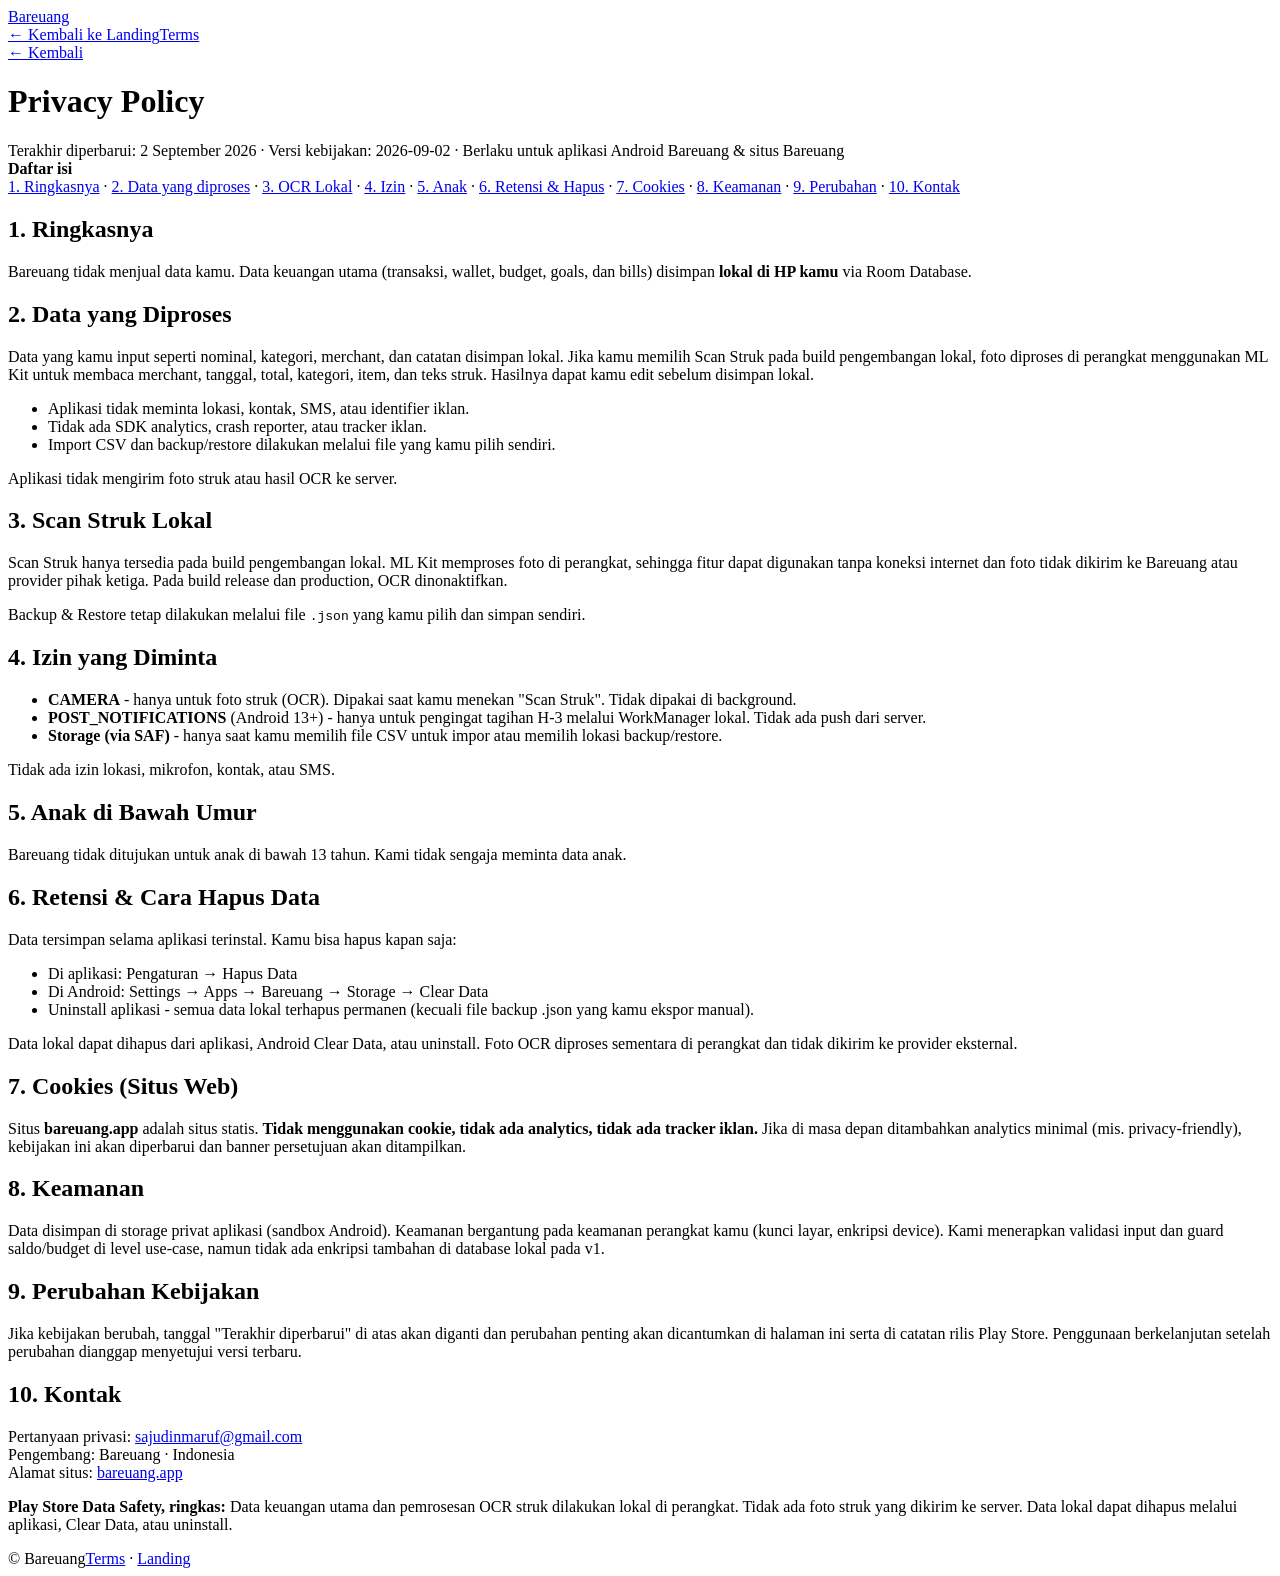
==== commit 33f2c9c3: "feat(ui): complete consistency, accessibility, and OCR hardening" ====
--- a/web/privacy.html
+++ b/web/privacy.html
@@ -3,10 +3,10 @@
   <head>
     <meta charset="utf-8" />
     <meta name="viewport" content="width=device-width, initial-scale=1" />
-    <title>Privacy Policy — Bareuang</title>
+    <title>Privacy Policy - Bareuang</title>
     <meta
       name="description"
-      content="Privacy Policy Bareuang — data keuangan utama lokal; Scan Struk AI online opsional dengan consent."
+      content="Privacy Policy Bareuang, data keuangan utama dan OCR struk diproses lokal di perangkat."
     />
     <meta name="author" content="Bareuang" />
     <meta name="robots" content="index, follow, max-image-preview:large" />
@@ -15,10 +15,10 @@
     <meta property="og:type" content="website" />
     <meta property="og:site_name" content="Bareuang" />
     <meta property="og:url" content="https://bareuang.app/privacy" />
-    <meta property="og:title" content="Privacy Policy — Bareuang" />
+    <meta property="og:title" content="Privacy Policy - Bareuang" />
     <meta
       property="og:description"
-      content="Privacy Policy Bareuang — data keuangan utama lokal; Scan Struk AI online opsional dengan consent."
+      content="Privacy Policy Bareuang, data keuangan utama dan OCR struk diproses lokal di perangkat."
     />
     <meta
       property="og:image"
@@ -31,19 +31,19 @@
     <meta property="og:image:type" content="image/png" />
     <meta property="og:image:width" content="1200" />
     <meta property="og:image:height" content="630" />
-    <meta property="og:image:alt" content="Bareuang — Privacy Policy" />
+    <meta property="og:image:alt" content="Bareuang - Privacy Policy" />
     <meta property="og:locale" content="id_ID" />
     <meta name="twitter:card" content="summary_large_image" />
-    <meta name="twitter:title" content="Privacy Policy — Bareuang" />
+    <meta name="twitter:title" content="Privacy Policy - Bareuang" />
     <meta
       name="twitter:description"
-      content="Privacy Policy Bareuang — data keuangan utama lokal; Scan Struk AI online opsional dengan consent."
+      content="Privacy Policy Bareuang, data keuangan utama dan OCR struk diproses lokal di perangkat."
     />
     <meta
       name="twitter:image"
       content="https://bareuang.app/assets/og-image.png"
     />
-    <meta name="twitter:image:alt" content="Bareuang — Privacy Policy" />
+    <meta name="twitter:image:alt" content="Bareuang - Privacy Policy" />
     <link rel="icon" href="/assets/logo.png" type="image/png" />
     <link rel="apple-touch-icon" href="/assets/logo.png" />
     <link rel="preconnect" href="https://fonts.googleapis.com" />
@@ -79,7 +79,7 @@
         <strong class="toc-title">Daftar isi</strong><br />
         <a href="#ringkas">1. Ringkasnya</a> ·
         <a href="#data">2. Data yang diproses</a> ·
-        <a href="#ocr-online">3. OCR Online Opsional</a> ·
+        <a href="#ocr-local">3. OCR Lokal</a> ·
         <a href="#permission">4. Izin</a> · <a href="#anak">5. Anak</a> ·
         <a href="#retensi">6. Retensi & Hapus</a> ·
         <a href="#cookies">7. Cookies</a> ·
@@ -98,10 +98,10 @@
         <h2 id="data">2. Data yang Diproses</h2>
         <p>
           Data yang kamu input seperti nominal, kategori, merchant, dan catatan
-          disimpan lokal. Jika kamu memilih Scan Struk, foto diproses melalui
-          proxy Bareuang dan dikirim ke <strong>Google Gemini</strong> untuk
-          mengekstrak merchant, tanggal, total, kategori, item, dan teks struk.
-          Hasilnya dapat kamu edit sebelum disimpan lokal.
+          disimpan lokal. Jika kamu memilih Scan Struk pada build pengembangan
+          lokal, foto diproses di perangkat menggunakan ML Kit untuk membaca
+          merchant, tanggal, total, kategori, item, dan teks struk. Hasilnya
+          dapat kamu edit sebelum disimpan lokal.
         </p>
         <ul>
           <li>
@@ -113,28 +113,15 @@
           <li>Import CSV dan backup/restore dilakukan melalui file yang kamu pilih sendiri.</li>
         </ul>
         <p>
-          Deklarasi Google Play Data Safety harus mengikuti pemrosesan OCR online
-          pada versi aplikasi yang dirilis.
-        </p>
-
-        <h2 id="ocr-online">3. Scan Struk Online dan Consent</h2>
-        <p>
-          Scan Struk adalah fitur online opsional dan membutuhkan permission
-          <code>INTERNET</code>. Sebelum foto pertama dikirim, aplikasi
-          menampilkan disclosure dan meminta persetujuan eksplisit. Jika kamu
-          menolak atau sedang offline, kamu tetap dapat mencatat transaksi
-          secara manual dan menggunakan import CSV.
-        </p>
-        <p>
-          Foto dikirim melalui koneksi terenkripsi ke proxy Bareuang, kemudian
-          ke Google Gemini. Bareuang tidak menyimpan foto, base64, merchant,
-          item, atau teks struk pada server setelah pemrosesan. Log operasional
-          hanya memuat request ID, waktu, status, ukuran payload, dan identifier
-          rate-limit pseudonim, dengan retensi maksimal 14 hari. Provider pihak
-          ketiga dapat memiliki kebijakan log dan retensi sendiri. Jangan scan
-          dokumen yang memuat data sensitif jika
-          kamu tidak menyetujui pemrosesan tersebut. Lihat kebijakan Google
-          Gemini untuk ketentuan provider.
+          Aplikasi tidak mengirim foto struk atau hasil OCR ke server.
+        </p>
+
+        <h2 id="ocr-local">3. Scan Struk Lokal</h2>
+        <p>
+          Scan Struk hanya tersedia pada build pengembangan lokal. ML Kit
+          memproses foto di perangkat, sehingga fitur dapat digunakan tanpa
+          koneksi internet dan foto tidak dikirim ke Bareuang atau provider
+          pihak ketiga. Pada build release dan production, OCR dinonaktifkan.
         </p>
         <p>
           Backup &amp; Restore tetap dilakukan melalui file <code>.json</code>
@@ -144,17 +131,16 @@
         <h2 id="permission">4. Izin yang Diminta</h2>
         <ul>
           <li>
-            <strong>CAMERA</strong> — hanya untuk foto struk (OCR). Dipakai saat
+            <strong>CAMERA</strong> - hanya untuk foto struk (OCR). Dipakai saat
             kamu menekan "Scan Struk". Tidak dipakai di background.
           </li>
           <li>
-            <strong>POST_NOTIFICATIONS</strong> (Android 13+) — hanya untuk
-            pengingat tagihan H-3 (WorkManager lokal). Tidak ada push dari
-            server untuk pengingat tagihan; hanya Scan Struk yang memakai koneksi
-            online saat kamu memilih dan menyetujuinya.
-          </li>
-          <li>
-            <strong>Storage (via SAF)</strong> — hanya saat kamu memilih file
+            <strong>POST_NOTIFICATIONS</strong> (Android 13+) - hanya untuk
+            pengingat tagihan H-3 melalui WorkManager lokal. Tidak ada push dari
+            server.
+          </li>
+          <li>
+            <strong>Storage (via SAF)</strong> - hanya saat kamu memilih file
             CSV untuk impor atau memilih lokasi backup/restore.
           </li>
         </ul>
@@ -163,8 +149,7 @@
         <h2 id="anak">5. Anak di Bawah Umur</h2>
         <p>
           Bareuang tidak ditujukan untuk anak di bawah 13 tahun. Kami tidak
-          sengaja meminta data anak; jika Scan Struk digunakan, foto tetap
-          diproses sesuai disclosure dan consent yang berlaku.
+          sengaja meminta data anak.
         </p>
 
         <h2 id="retensi">6. Retensi & Cara Hapus Data</h2>
@@ -175,15 +160,14 @@
           <li>Di aplikasi: Pengaturan → Hapus Data</li>
           <li>Di Android: Settings → Apps → Bareuang → Storage → Clear Data</li>
           <li>
-            Uninstall aplikasi — semua data lokal terhapus permanen (kecuali
+            Uninstall aplikasi - semua data lokal terhapus permanen (kecuali
             file backup .json yang kamu ekspor manual).
           </li>
         </ul>
         <p>
           Data lokal dapat dihapus dari aplikasi, Android Clear Data, atau
-          uninstall. Foto OCR yang sudah dikirim tidak dapat ditarik kembali
-          dari provider; permintaan terkait pemrosesan provider mengikuti
-          kebijakan dan kontak provider tersebut.
+          uninstall. Foto OCR diproses sementara di perangkat dan tidak
+          dikirim ke provider eksternal.
         </p>
 
         <h2 id="cookies">7. Cookies (Situs Web)</h2>
@@ -224,11 +208,10 @@
         </p>
 
         <p class="callout">
-          <strong>Play Store Data Safety — ringkas:</strong> Data keuangan utama
-          disimpan lokal. Foto struk dikirim ke Bareuang/Google Gemini hanya
-          setelah consent untuk ekstraksi OCR, melalui koneksi terenkripsi.
-          Data deletion lokal: via app / Clear Data / uninstall. Detail final
-          mengikuti deklarasi Play Console untuk versi rilis.
+          <strong>Play Store Data Safety, ringkas:</strong> Data keuangan utama
+          dan pemrosesan OCR struk dilakukan lokal di perangkat. Tidak ada foto
+          struk yang dikirim ke server. Data lokal dapat dihapus melalui aplikasi,
+          Clear Data, atau uninstall.
         </p>
       </div>
     </main>
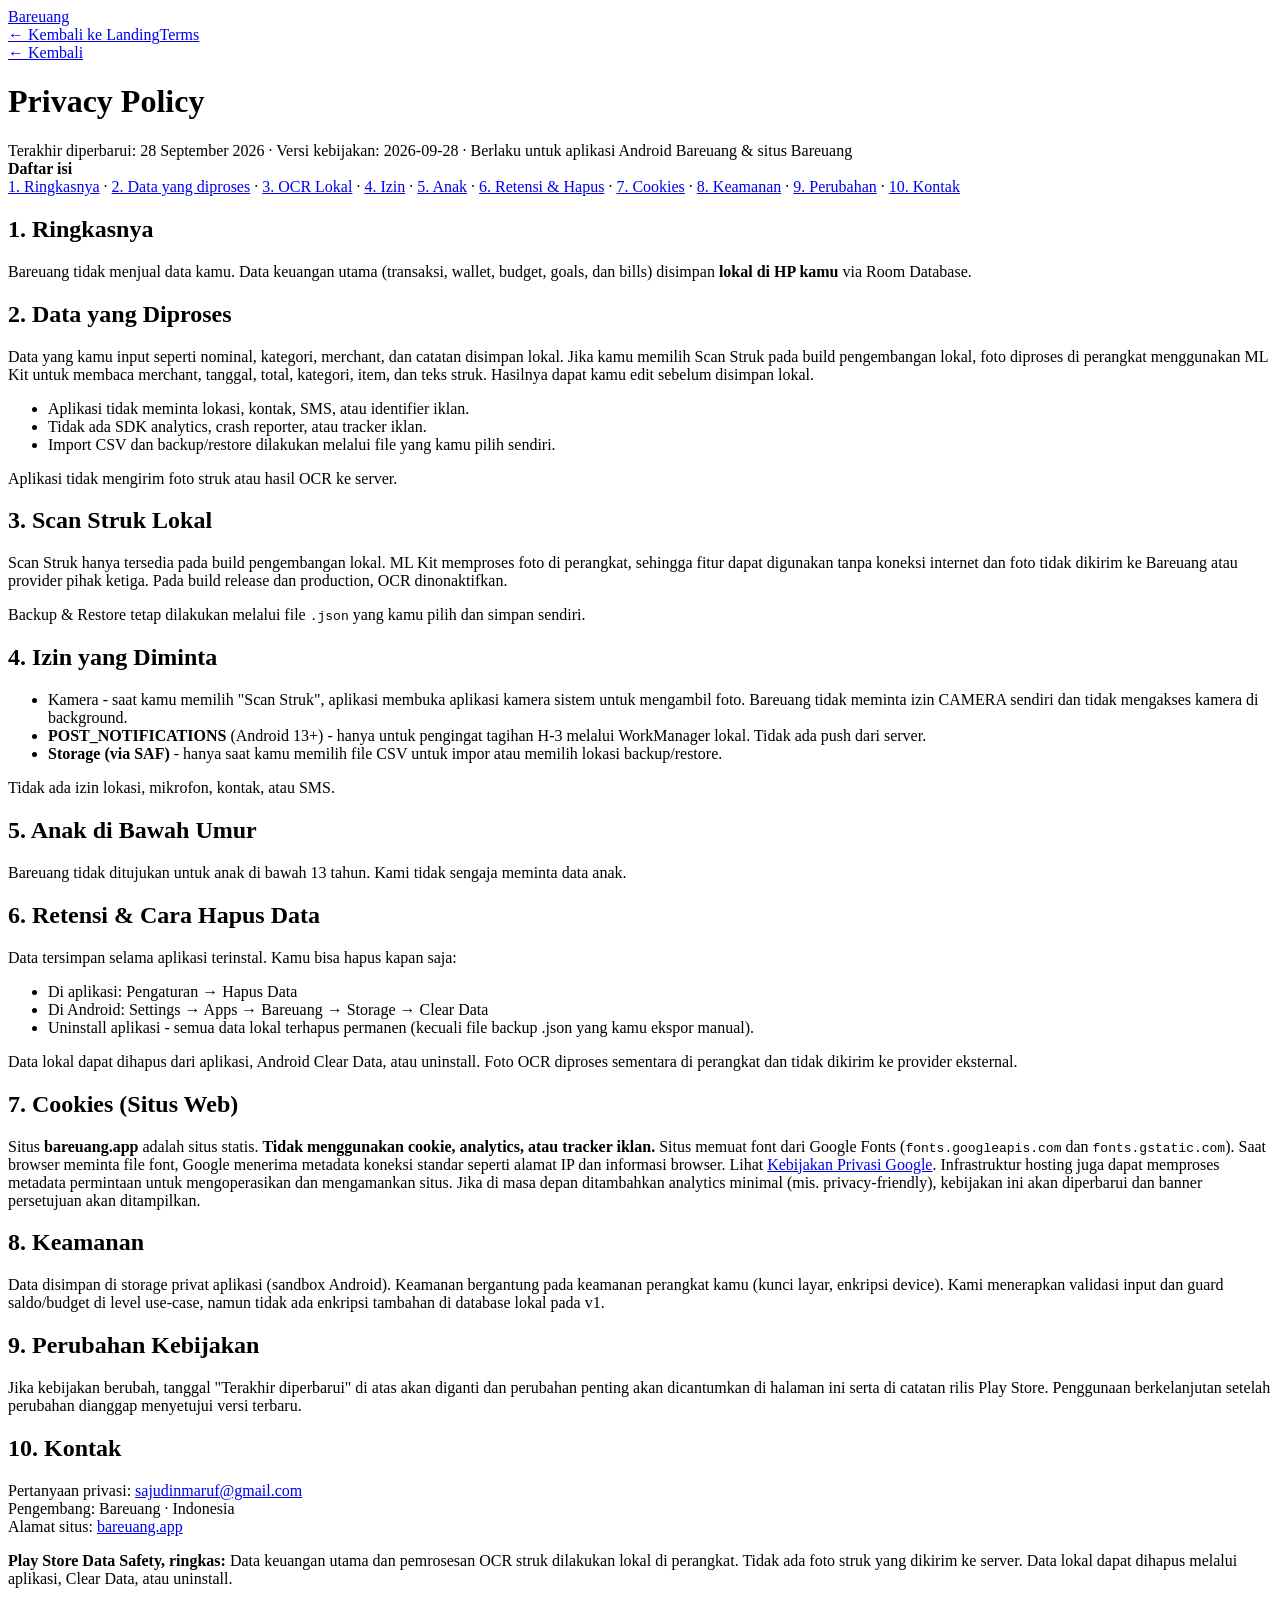
==== commit 9574c525: "chore(release): harden Play Store production readiness" ====
--- a/web/privacy.html
+++ b/web/privacy.html
@@ -71,7 +71,7 @@
       <a class="back" href="/">← Kembali</a>
       <h1>Privacy Policy</h1>
       <div class="meta">
-        Terakhir diperbarui: 2 September 2026 · Versi kebijakan: 2026-09-02 ·
+        Terakhir diperbarui: 28 September 2026 · Versi kebijakan: 2026-09-28 ·
         Berlaku untuk aplikasi Android Bareuang & situs Bareuang
       </div>
 
@@ -131,8 +131,9 @@
         <h2 id="permission">4. Izin yang Diminta</h2>
         <ul>
           <li>
-            <strong>CAMERA</strong> - hanya untuk foto struk (OCR). Dipakai saat
-            kamu menekan "Scan Struk". Tidak dipakai di background.
+            Kamera - saat kamu memilih "Scan Struk", aplikasi membuka aplikasi
+            kamera sistem untuk mengambil foto. Bareuang tidak meminta izin
+            CAMERA sendiri dan tidak mengakses kamera di background.
           </li>
           <li>
             <strong>POST_NOTIFICATIONS</strong> (Android 13+) - hanya untuk
@@ -174,9 +175,15 @@
         <p>
           Situs <strong>bareuang.app</strong> adalah situs statis.
           <strong
-            >Tidak menggunakan cookie, tidak ada analytics, tidak ada tracker
-            iklan.</strong
+          >Tidak menggunakan cookie, analytics, atau tracker iklan.</strong
           >
+          Situs memuat font dari Google Fonts
+          (<code>fonts.googleapis.com</code> dan <code>fonts.gstatic.com</code>).
+          Saat browser meminta file font, Google menerima metadata koneksi
+          standar seperti alamat IP dan informasi browser. Lihat
+          <a href="https://policies.google.com/privacy">Kebijakan Privasi Google</a>.
+          Infrastruktur hosting juga dapat memproses metadata permintaan untuk
+          mengoperasikan dan mengamankan situs.
           Jika di masa depan ditambahkan analytics minimal (mis.
           privacy-friendly), kebijakan ini akan diperbarui dan banner
           persetujuan akan ditampilkan.
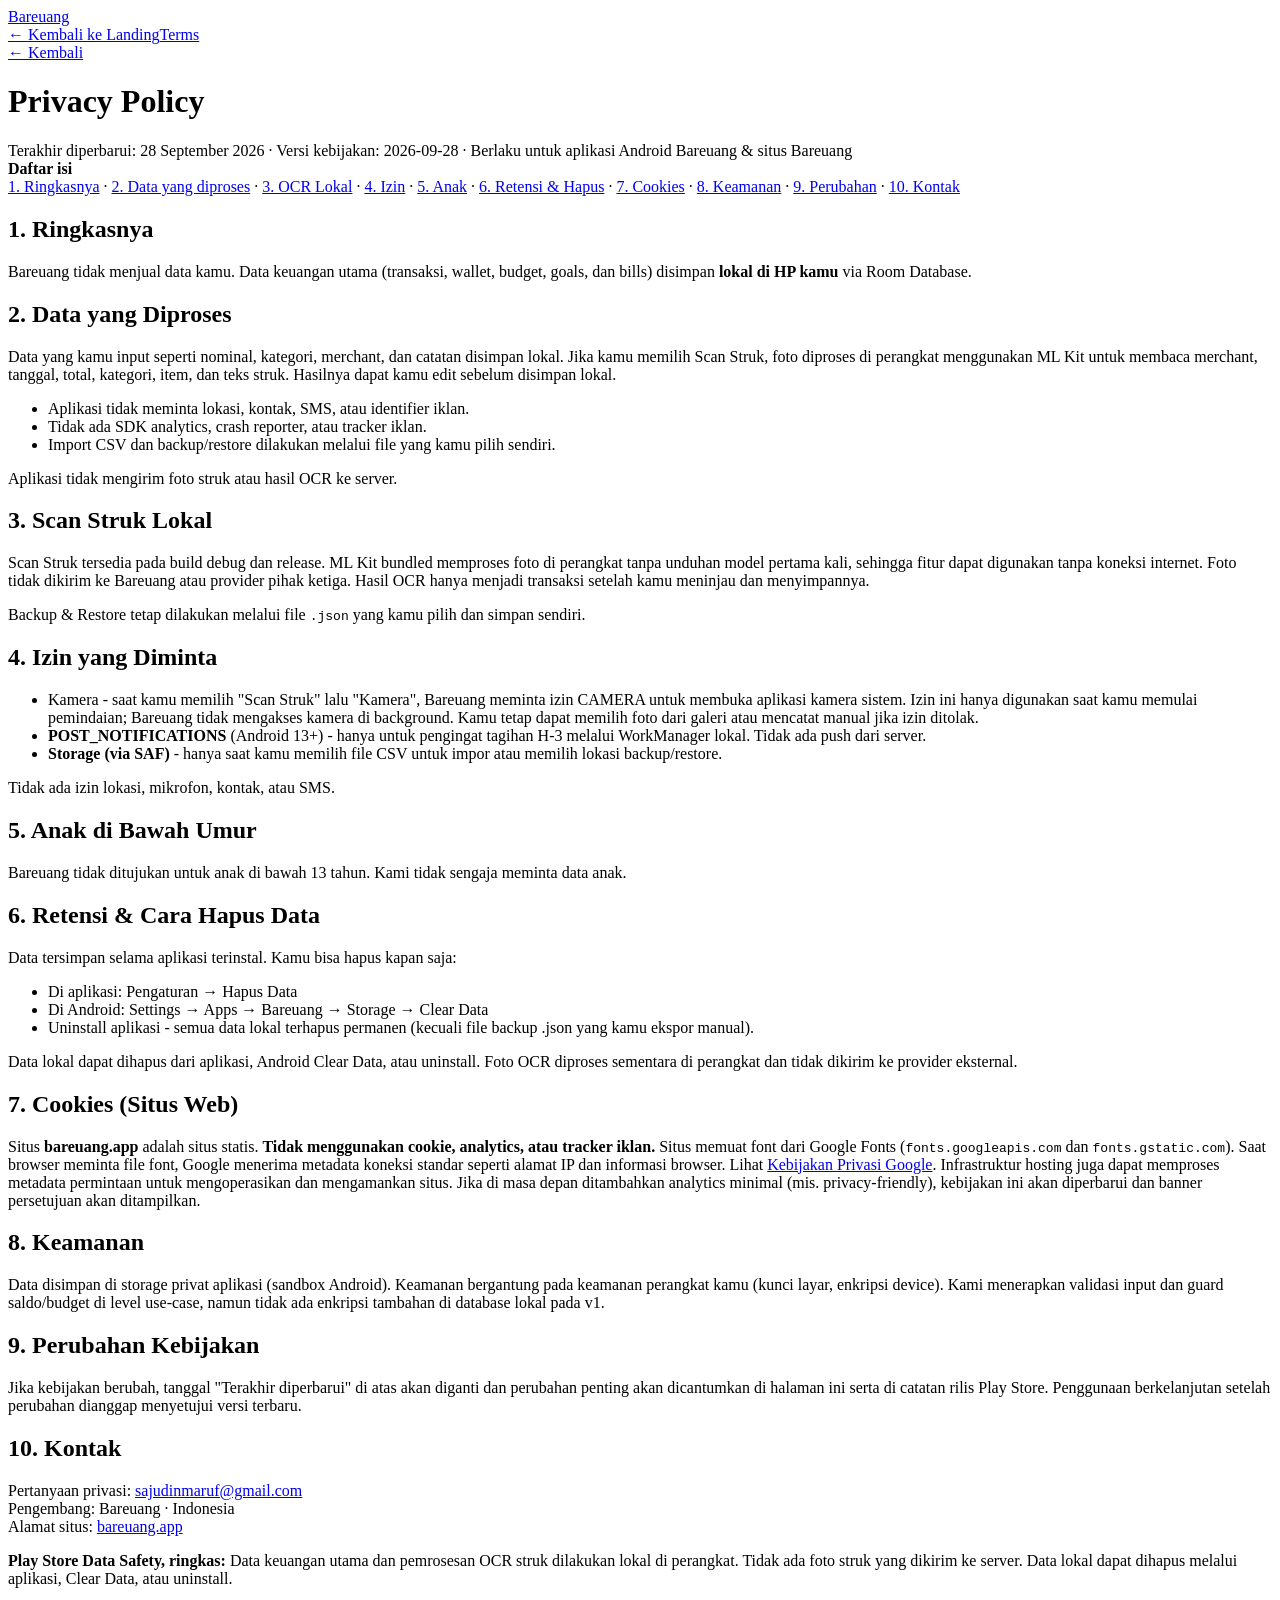
==== commit 34ab5b6d: "feat(architecture): harden module boundaries and finance workflows" ====
--- a/web/privacy.html
+++ b/web/privacy.html
@@ -98,8 +98,8 @@
         <h2 id="data">2. Data yang Diproses</h2>
         <p>
           Data yang kamu input seperti nominal, kategori, merchant, dan catatan
-          disimpan lokal. Jika kamu memilih Scan Struk pada build pengembangan
-          lokal, foto diproses di perangkat menggunakan ML Kit untuk membaca
+          disimpan lokal. Jika kamu memilih Scan Struk, foto diproses di
+          perangkat menggunakan ML Kit untuk membaca
           merchant, tanggal, total, kategori, item, dan teks struk. Hasilnya
           dapat kamu edit sebelum disimpan lokal.
         </p>
@@ -118,10 +118,11 @@
 
         <h2 id="ocr-local">3. Scan Struk Lokal</h2>
         <p>
-          Scan Struk hanya tersedia pada build pengembangan lokal. ML Kit
-          memproses foto di perangkat, sehingga fitur dapat digunakan tanpa
-          koneksi internet dan foto tidak dikirim ke Bareuang atau provider
-          pihak ketiga. Pada build release dan production, OCR dinonaktifkan.
+          Scan Struk tersedia pada build debug dan release. ML Kit bundled
+          memproses foto di perangkat tanpa unduhan model pertama kali, sehingga
+          fitur dapat digunakan tanpa koneksi internet. Foto tidak dikirim ke
+          Bareuang atau provider pihak ketiga. Hasil OCR hanya menjadi transaksi
+          setelah kamu meninjau dan menyimpannya.
         </p>
         <p>
           Backup &amp; Restore tetap dilakukan melalui file <code>.json</code>
@@ -131,9 +132,11 @@
         <h2 id="permission">4. Izin yang Diminta</h2>
         <ul>
           <li>
-            Kamera - saat kamu memilih "Scan Struk", aplikasi membuka aplikasi
-            kamera sistem untuk mengambil foto. Bareuang tidak meminta izin
-            CAMERA sendiri dan tidak mengakses kamera di background.
+            Kamera - saat kamu memilih "Scan Struk" lalu "Kamera", Bareuang
+            meminta izin CAMERA untuk membuka aplikasi kamera sistem. Izin ini
+            hanya digunakan saat kamu memulai pemindaian; Bareuang tidak
+            mengakses kamera di background. Kamu tetap dapat memilih foto dari
+            galeri atau mencatat manual jika izin ditolak.
           </li>
           <li>
             <strong>POST_NOTIFICATIONS</strong> (Android 13+) - hanya untuk
